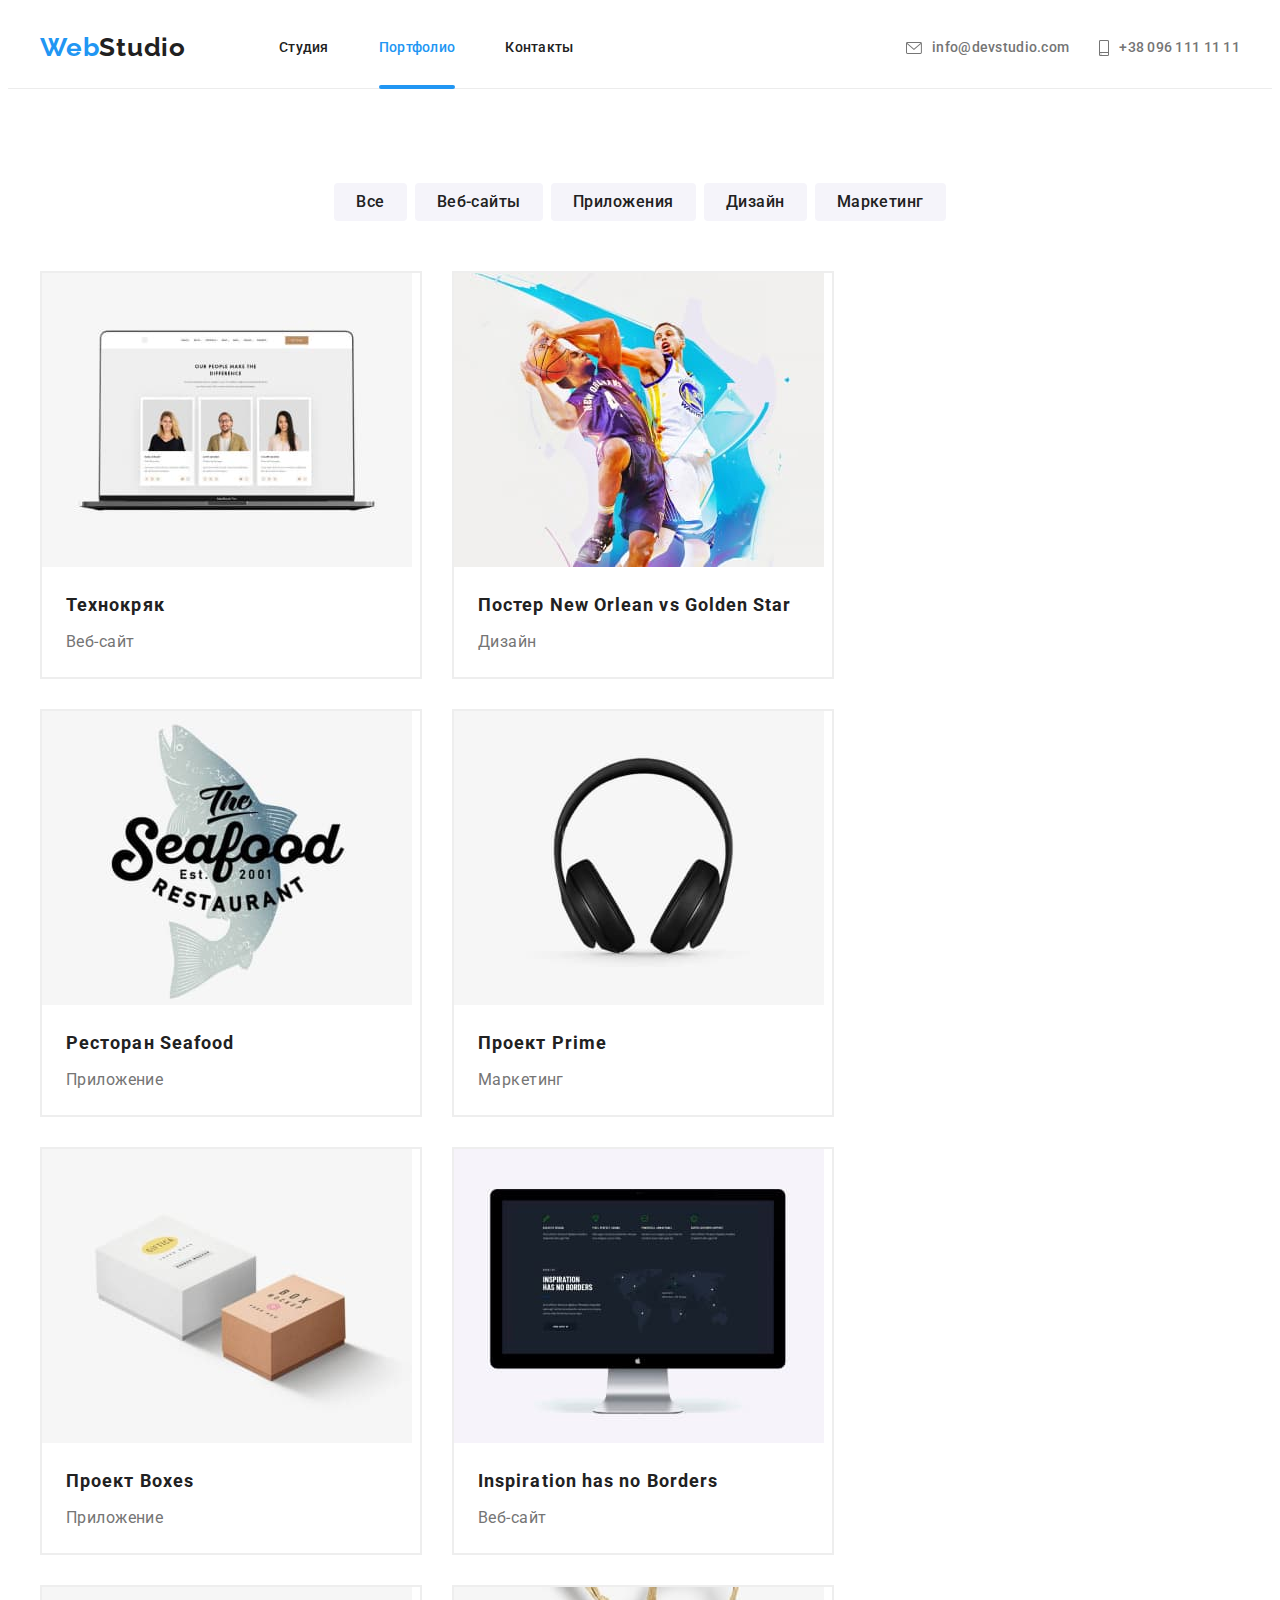
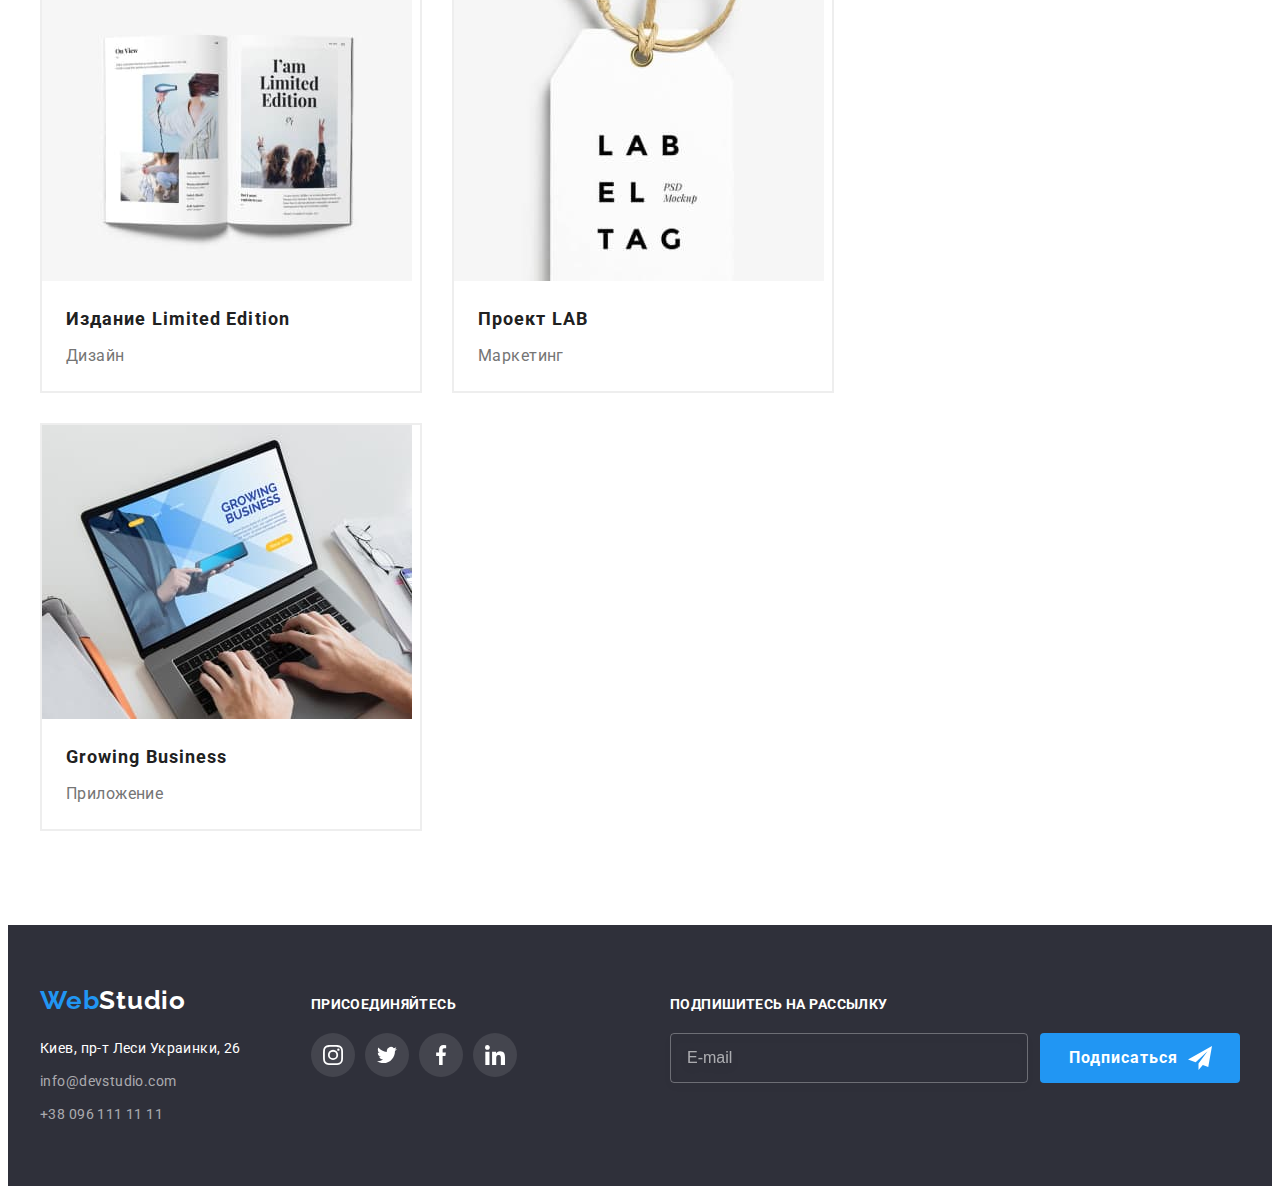
==== portfolio.html @ f3083dfe "додає стартові файли" ====
<!DOCTYPE html>
<html lang="ru">

<head>
    <meta charset="UTF-8">
    <meta http-equiv="X-UA-Compatible" content="IE=edge">
    <meta name="viewport" content="width=device-width, initial-scale=1.0">
    <title>Студия</title>
    <link rel="preconnect" href="https://fonts.googleapis.com">
    <link rel="preconnect" href="https://fonts.gstatic.com" crossorigin>
    <link href="https://fonts.googleapis.com/css2?family=Raleway:wght@700&family=Roboto:wght@400;500;700;900&display=swap" rel="stylesheet">
    <link rel="stylesheet" href="https://cdnjs.cloudflare.com/ajax/libs/modern-normalize/1.1.0/modern-normalize.min.css" integrity="sha512-wpPYUAdjBVSE4KJnH1VR1HeZfpl1ub8YT/NKx4PuQ5NmX2tKuGu6U/JRp5y+Y8XG2tV+wKQpNHVUX03MfMFn9Q==" crossorigin="anonymous" referrerpolicy="no-referrer"
    />
    <link rel="stylesheet" href="./css/styles.css">

</head>

<body>
    <!--Шапка сайта-->
    <header class="page-header">
        <div class="container box ">
            <nav class="header-nav">
                <a href="./index.html" class="logo">
                Web<span class="end">Studio</span>
            </a>
                <ul class="site-nav list">
                    <li class="item"><a href="./index.html" class="link  color-effect">Студия</a> </li>
                    <li class="item"><a href="./portfolio.html" class="link  color-effect current">Портфолио</a> </li>
                    <li class="item"><a href="./index.html" class="link color-effect">Контакты</a> </li>
                </ul>
            </nav>

            <ul class="contacts ">
                <li class="item">
                    <a class="link color-effect" href="mailto:info@devstudio.com">
                        <svg class="mail" width='16' height='12'>
                               <use href='./images/sprite.svg#envelope'></use>
                            </svg>info@devstudio.com</a>

                </li>

                <li class="item">
                    <a class="link color-effect" href="tel:+380961111111">
                        <svg class="phone" width='10' height='16'>
                               <use href='./images/sprite.svg#smartphone'></use>
                            </svg> +38 096 111 11 11</a>
                </li>
            </ul>
        </div>
    </header>
    <main>
        <!-- Выбор  примеров работ -->
        <section class="portfolio section">
            <div class="container">
                <h1 class="portfolio-title  visually-hidden">Выбор примеров работ</h1>
                <ul class="portfolio list">
                    <li class="item"><button type="button" class="btn"> Все </button></li>
                    <li class="item"><button type="button" class="btn"> Веб-сайты</button></li>
                    <li class="item"><button type="button" class="btn"> Приложения</button></li>
                    <li class="item"><button type="button" class="btn"> Дизайн</button></li>
                    <li class="item"><button type="button" class="btn"> Маркетинг</button></li>
                </ul>


                <ul class="list flex-box">
                    <li class="item">
                        <a class="portfolio-link" href="">

                            <div class="card">
                                <img src="./images/web1.jpg" class="portfolio-img" alt="виды работ" width="370">
                                <div class="card-overlay">
                                    <p class="description">Технокряк это современная площадка распространения коронавируса. Компании используют эту платформу для цифрового шпионажа и атак на защищённые сервера конкурентов.</p>
                                </div>
                            </div>
                            <div class="portfolio-box">
                                <h2 class="portfolio-subject">Технокряк</h2>
                                <p class="portfolio-text">Веб-сайт</p>
                            </div>


                        </a>
                    </li>
                    <li class="item">
                        <a class="portfolio-link" href="">
                            <div class="card">
                                <img src="./images/design1.jpg" class="portfolio-img" alt="виды работ" width="370">
                                <div class="card-overlay">
                                    <p class="description">Технокряк это современная площадка распространения коронавируса. Компании используют эту платформу для цифрового шпионажа и атак на защищённые сервера конкурентов.</p>
                                </div>
                            </div>
                            <div class="portfolio-box">
                                <h2 class="portfolio-subject">Постер New Orlean vs Golden Star</h2>
                                <p class="portfolio-text">Дизайн</p>
                            </div>
                        </a>
                    </li>
                    <li class="item">
                        <a class="portfolio-link" href="">
                            <div class="card">
                                <img src="./images/application1.jpg" class="portfolio-img" alt="виды работ" width="370">
                                <div class="card-overlay">
                                    <p class="description">Технокряк это современная площадка распространения коронавируса. Компании используют эту платформу для цифрового шпионажа и атак на защищённые сервера конкурентов.</p>
                                </div>
                            </div>
                            <div class="portfolio-box">
                                <h2 class="portfolio-subject">Ресторан Seafood</h2>
                                <p class="portfolio-text">Приложение</p>
                            </div>
                        </a>
                    </li>
                    <li class="item">
                        <a class="portfolio-link" href="">
                            <div class="card">
                                <img src="./images/marketing1.jpg" class="portfolio-img" alt="виды работ" width="370">
                                <div class="card-overlay">
                                    <p class="description">Технокряк это современная площадка распространения коронавируса. Компании используют эту платформу для цифрового шпионажа и атак на защищённые сервера конкурентов.</p>
                                </div>
                            </div>
                            <div class="portfolio-box">
                                <h2 class="portfolio-subject">Проект Prime</h2>
                                <p class="portfolio-text">Маркетинг</p>
                            </div>
                        </a>
                    </li>
                    <li class="item">
                        <a class="portfolio-link" href="">
                            <div class="card">
                                <img src="./images/applicftion2.jpg" class="portfolio-img" alt="виды работ" width="370">
                                <div class="card-overlay">
                                    <p class="description">Технокряк это современная площадка распространения коронавируса. Компании используют эту платформу для цифрового шпионажа и атак на защищённые сервера конкурентов.</p>
                                </div>
                            </div>
                            <div class="portfolio-box">
                                <h2 class="portfolio-subject">Проект Boxes</h2>
                                <p class="portfolio-text">Приложение</p>
                            </div>
                        </a>
                    </li>
                    <li class="item">
                        <a class="portfolio-link" href="">
                            <div class="card">
                                <img src="./images/web2.jpg" class="portfolio-img" alt="виды работ" width="370">
                                <div class="card-overlay">
                                    <p class="description">Технокряк это современная площадка распространения коронавируса. Компании используют эту платформу для цифрового шпионажа и атак на защищённые сервера конкурентов.</p>
                                </div>
                            </div>
                            <div class="portfolio-box">
                                <h2 class="portfolio-subject">Inspiration has no Borders</h2>
                                <p class="portfolio-text">Веб-сайт</p>
                            </div>
                        </a>
                    </li>
                    <li class="item">
                        <a class="portfolio-link" href="">
                            <div class="card">
                                <img src="./images/design2.jpg" class="portfolio-img" alt="виды работ" width="370">
                                <div class="card-overlay">
                                    <p class="description">Технокряк это современная площадка распространения коронавируса. Компании используют эту платформу для цифрового шпионажа и атак на защищённые сервера конкурентов.</p>
                                </div>
                            </div>
                            <div class="portfolio-box">
                                <h2 class="portfolio-subject">Издание Limited Edition</h2>
                                <p class="portfolio-text">Дизайн</p>
                            </div>
                        </a>
                    </li>
                    <li class="item">
                        <a class="portfolio-link" href="">
                            <div class="card">
                                <img src="./images/marketing2.jpg" class="portfolio-img" alt="виды работ" width="370">
                                <div class="card-overlay">
                                    <p class="description">Технокряк это современная площадка распространения коронавируса. Компании используют эту платформу для цифрового шпионажа и атак на защищённые сервера конкурентов.</p>
                                </div>
                            </div>
                            <div class="portfolio-box">
                                <h2 class="portfolio-subject">Проект LAB</h2>
                                <p class="portfolio-text">Маркетинг</p>
                            </div>
                        </a>
                    </li>
                    <li class="item">
                        <a class="portfolio-link" href="">
                            <div class="card">
                                <img src="./images/application3.jpg" class="portfolio-img" alt="виды работ" width="370">
                                <div class="card-overlay">
                                    <p class="description">Технокряк это современная площадка распространения коронавируса. Компании используют эту платформу для цифрового шпионажа и атак на защищённые сервера конкурентов.</p>
                                </div>
                            </div>
                            <div class="portfolio-box">
                                <h2 class="portfolio-subject">Growing Business</h2>
                                <p class="portfolio-text">Приложение</p>
                            </div>
                        </a>
                    </li>
                </ul>
            </div>
        </section>
    </main>
    <!-- Футер -->
    <footer class="footer">
        <div class="container footer-box">
            <div class="address-box">
                <a href="./index.html" class="logo">
                Web<span class="text end">Studio</span>
        </a>
                <address class="address">
          <p class="text"> Киев, пр-т Леси Украинки, 26</p>
          <ul class="address-list list">
            <li class="item"> <a href="mailto:info@devstudio.com" class="link color-effect">info@devstudio.com</a> </li>
            <li class="item"> <a href="tel:+380961111111" class="link color-effect">+38 096 111 11 11</a> </li>
            </ul>
                </address>
            </div>
            <div class="social-networks">
                <h2 class="join">присоединяйтесь</h2>
                <ul class="social-links">
                    <Li class="items">
                        <a class="social-icon ftr" href="#">
                            <svg class="icon" width='20' height='20'>
                                            <use href='./images/sprite.svg#instagram'></use>
                                        </svg>

                        </a>
                    </Li>
                    <Li class="items">
                        <a class="social-icon ftr" href="#">
                            <svg class="icon" width='20' height='20'>
                                            <use href='./images/sprite.svg#twitter'></use>
                                        </svg>

                        </a>
                    </Li>
                    <Li class="items">
                        <a class="social-icon ftr" href="#">
                            <svg class="icon" width='20' height='20'>
                                            <use href='./images/sprite.svg#facebook'></use>
                                        </svg>

                        </a>
                    </Li>
                    <Li class="items">
                        <a class="social-icon ftr" href="#">
                            <svg class="icon" width='20' height='20'>
                                            <use href='./images/sprite.svg#linkedin'></use>
                                        </svg>

                        </a>
                    </Li>
                </ul>



            </div>
            <div class="subscription">
                <h2 class="join">Подпишитесь на рассылку</h2>
                <form class="ftr-form" autocomplete="off">
                    <label class="ftr-email" for="email">
                        <input class="input-email" type="email" name="email" placeholder="E-mail">
                    </label>
                    <button class="btn-email" type="submit">
                        <span class="btn-text">Подписаться</span>
                        <svg class="btn-icon" width='24' height='24'>
                                            <use href='./images/icons.svg#iconsend'></use>
                                        </svg>
                    </button>

                </form>


            </div>

        </div>
    </footer>
</body>

</html>
---- css/styles.css ----
/* цвет основного текста #212121 */
 /* цвет вчторичного текста #757575  */
 /* цвет акцента  #2196F3 */
 /* цвет белого текста #FFFFFF; */
 /* цвет текста контакта  rgba(255, 255, 255, 0.6); */
 /* основной цвет фона и хедера #FFFFFF */
 /* вторичный цвет фона #F5F4FA */
 /* цвет фона футера #2F303A */
 
 :root {
     --primary-text-color: #212121;
     --secondary-text-color: #757575;
     --accent-color: #2196F3;
     --white-color-bgc-text: #FFFFFF;
     --contacts-text-color: rgba(255, 255, 255, 0.6);
     --secondary-bgc-color: #F5F4FA;
     --footer-color: #2F303A;
     --primary-cubic: cubic-bezier(0.4, 0, 0.2, 1)
 }
 
 h1,
 h2,
 h3,
 ul,
 p {
     margin: 0;
 }
 
 body {
     background: var(--white-color-bgc-text);
     color: var(--primary-text-color);
     font-family: Roboto, sans-serif;
     font-size: 14px;
     letter-spacing: 0.03em;
 }
 
 ul {
     list-style: none;
     padding: 0;
 }
 
 img {
     display: block;
     max-width: 100%;
     height: auto;
 }
 
 .container {
     width: 1200px;
     padding-left: 15px;
     padding-right: 15px;
     margin-left: auto;
     margin-right: auto;
 }
 
 .visually-hidden {
     position: absolute;
     width: 1px;
     height: 1px;
     margin: -1px;
     padding: 0;
     overflow: hidden;
     border: 0;
     clip: rect(0 0 0 0)
 }
 
 .section {
     padding-top: 94px;
     padding-bottom: 94px;
 }
 /* Шапка сайта */
 
 .page-header {
     border-bottom: 1px solid #ECECEC;
 }
 
 .logo {
     color: var(--accent-color);
     font-family: Raleway, sans-serif;
     font-weight: 700;
     font-size: 26px;
     line-height: 1.2;
     letter-spacing: 0.03em;
     text-decoration: none;
 }
 
 .logo .end {
     color: var(--primary-text-color);
 }
 
 .page-header .logo {
     padding-top: 24px;
     padding-bottom: 25px;
 }
 /* Навигация сайта */
 
 .box {
     display: flex;
 }
 
 .header-nav {
     display: flex;
 }
 
 .site-nav {
     display: flex;
     margin-left: 93px;
 }
 
 .site-nav .link,
 .contacts .link {
     display: block;
     padding-top: 32px;
     padding-bottom: 32px;
 }
 
 .site-nav>.item:not(:last-child) {
     margin-right: 50px;
 }
 
 .contacts>.item:not(:last-child) {
     margin-right: 30px;
 }
 
 .site-nav .link {
     color: var(--primary-text-color);
     line-height: 1.14;
     letter-spacing: 0.02em;
     text-decoration: none;
     font-weight: 500;
 }
 
 .site-nav .link:hover,
 .site-nav .link:focus {
     color: var(--accent-color);
 }
 
 .site-nav .link.current {
     color: var(--accent-color);
     position: relative;
 }
 
 .current::after {
     content: '';
     position: absolute;
     width: 100%;
     height: 4px;
     left: 0;
     bottom: -1%;
     background-color: currentColor;
     border-radius: 2px;
 }
 /* Контакты сайта */
 
 .contacts {
     display: flex;
     margin-left: auto;
 }
 
 .mail,
 .phone {
     display: inline-block;
     fill: currentColor;
     margin-right: 10px;
 }
 
 .color-effect {
     transition: color 250ms var(--primary-cubic);
 }
 
 .contacts .link {
     color: var(--secondary-text-color);
     font-weight: 500;
     line-height: 1.14;
     letter-spacing: 0.02em;
     text-decoration: none;
     display: flex;
     align-items: center;
 }
 
 .address .link {
     color: var(--contacts-text-color);
     text-decoration: none;
 }
 
 .contacts .link:hover,
 .contacts .link:focus,
 .address .link:hover,
 .address .link:focus {
     color: var(--accent-color);
 }
 /* Герой для index.html*/
 
 .hero,
 .footer {
     background-color: var(--footer-color);
 }
 
 .hero {
     padding-top: 200px;
     padding-bottom: 200px;
     max-width: 1600px;
     margin-left: auto;
     margin-right: auto;
     background-image: linear-gradient( to right, rgba(47, 48, 58, 0.4), rgb(47, 48, 58, 0.4)), url(../images/office.jpg);
     background-position: center;
     background-size: cover;
     background-repeat: no-repeat;
 }
 
 .hero-title {
     color: var(--white-color-bgc-text);
     font-weight: 900;
     font-size: 44px;
     line-height: 1.36;
     text-align: center;
     letter-spacing: 0.06em;
     text-transform: uppercase;
     margin-bottom: 30px;
 }
 
 .hero .btn {
     color: var(--white-color-bgc-text);
     background-color: var(--accent-color);
     font-family: inherit;
     font-weight: 700;
     font-size: 16px;
     line-height: 1.87;
     display: flex;
     align-items: center;
     text-align: center;
     letter-spacing: 0.06em;
     margin-left: auto;
     margin-right: auto;
     box-shadow: 0px 4px 4px rgba(0, 0, 0, 0.15);
     border-radius: 4px;
     padding-top: 10px;
     padding-bottom: 10px;
     padding-left: 32px;
     padding-right: 32px;
     border: 0;
 }
 /* Главные секции сайта */
 /* Преимущества */
 
 .advantage.list,
 .works.list,
 .member.list {
     display: flex;
 }
 
 .tumb {
     display: flex;
     width: 270px;
     height: 120px;
     border: none;
     margin-bottom: 30px;
     background-color: var(--secondary-bgc-color);
     justify-content: center;
     align-items: center;
     border-radius: 4px;
 }
 
 .advantage.list .item {
     display: block;
 }
 
 .advantage.list .item:not(:last-child),
 .works.list .item:not(:last-child),
 .member.list .item:not(:last-child) {
     margin-right: 30px;
 }
 
 .advantage-subject {
     font-size: 14px;
     line-height: 1.14;
     text-transform: uppercase;
     margin-bottom: 10px;
 }
 
 .advantage-text {
     line-height: 1.71;
 }
 
 .advantage-text,
 .team-position,
 .portfolio-text {
     color: var(--secondary-text-color);
 }
 /* Чем мы занимаемся*/
 
 .works {
     padding-top: 0;
 }
 
 .works-title,
 .team-title,
 .customers-title {
     font-size: 36px;
     line-height: 1.17;
     text-align: center;
     margin-bottom: 50px;
 }
 
 .works.list .item {
     position: relative;
 }
 
 .work {
     position: absolute;
     display: flex;
     height: 70px;
     width: 100%;
     left: 0;
     bottom: 0;
     justify-content: center;
     align-items: center;
     background: rgba(47, 48, 58, 0.8);
 }
 
 .work-text {
     font-size: 14px;
     line-height: 1.14;
     text-transform: uppercase;
     color: var(--white-color-bgc-text);
 }
 /* Наша команда */
 
 .team {
     background-color: var(--secondary-bgc-color);
 }
 
 .member.list .item {
     display: block;
     background-color: var(--white-color-bgc-text);
     box-shadow: 0px 1px 3px rgba(0, 0, 0, 0.12), 0px 1px 1px rgba(0, 0, 0, 0.14), 0px 2px 1px rgba(0, 0, 0, 0.2);
     border-radius: 0px 0px 4px 4px;
 }
 
 .team-box {
     padding-top: 30px;
     padding-bottom: 30px;
 }
 
 .team-name {
     font-weight: 500;
     font-size: 16px;
     line-height: 1.2;
     text-align: center;
     margin-bottom: 10px;
 }
 
 .team-position {
     font-size: 16px;
     line-height: 1.2;
     text-align: center;
     margin-bottom: 16px;
 }
 
 .social-links {
     display: flex;
     justify-content: center;
     align-items: center;
 }
 
 .items {
     display: block;
     border: none;
     width: 44px;
     height: 44px;
 }
 
 .items:not(:last-child) {
     margin-right: 10px;
 }
 
 .social-icon {
     display: flex;
     padding: 0;
     width: 100%;
     height: 100%;
     border-radius: 50%;
     justify-content: center;
     align-items: center;
     fill: #AFB1B8;
     background-color: var(--white-color-bgc-text);
     transition: fill 250ms var(--primary-cubic), background-color 250ms var(--primary-cubic);
 }
 
 .social-icon:hover,
 .social-icon:focus {
     background-color: var(--accent-color);
     fill: var(--white-color-bgc-text);
 }
 /* Постоянные клиенты */
 
 .customers-list {
     display: flex;
     border: none;
 }
 
 .customers-item {
     display: block;
     width: 170px;
     height: 92px;
 }
 
 .customers-item:not(:last-child) {
     margin-right: 30px;
 }
 
 .customers-link {
     width: 100%;
     height: 100%;
     display: flex;
     justify-content: center;
     align-items: center;
     border: 1px solid #AFB1B8;
     border-radius: 4px;
     fill: #AFB1B8;
     transition: fill 250ms var(--primary-cubic), border 250ms var(--primary-cubic);
 }
 
 .customers-link:hover,
 .customers-link:focus {
     fill: var(--accent-color);
     border-color: var(--accent-color);
 }
 /* портфолио */
 
 .portfolio.list {
     display: flex;
     padding-left: 0;
     justify-content: center;
     margin-bottom: 50px;
 }
 
 .portfolio.list .item {
     border-radius: 4px;
 }
 
 .portfolio.list .item:not(:last-child) {
     margin-right: 8px;
 }
 
 .flex-box {
     display: flex;
     padding-left: 0;
     flex-wrap: wrap;
     margin-left: -30px;
     margin-top: -30px;
 }
 
 .flex-box>.item {
     flex-basis: calc(100% / 3 - 30px);
     margin-left: 30px;
     margin-top: 30px;
     border: 1px solid #EEEEEE;
 }
 
 .portfolio-box {
     padding-top: 20px;
     padding-bottom: 20px;
     padding-left: 24px;
     padding-right: 24px;
 }
 
 .portfolio-link {
     display: block;
     color: var(--primary-text-color);
     text-decoration: none;
     border: 1px solid #EEEEEE;
 }
 
 .portfolio-link:hover,
 .portfolio-link:focus {
     box-shadow: 0px 1px 1px rgba(0, 0, 0, 0.12), 0px 4px 4px rgba(0, 0, 0, 0.06), 1px 4px 6px rgba(0, 0, 0, 0.16);
 }
 
 .card {
     position: relative;
     overflow: hidden;
 }
 
 .card-overlay {
     position: absolute;
     width: 100%;
     height: 100%;
     padding: 63px 24px;
     left: 0;
     top: 0;
     text-align: left;
     background: rgba(33, 150, 243, 0.9);
     overflow: hidden;
     transform: translatey(100%);
     transition: transform 250ms var(--primary-cubic);
 }
 
 .portfolio-link:hover .card-overlay,
 .portfolio-link:focus .card-overlay {
     transform: translatey(0);
 }
 
 .description {
     font-size: 18px;
     line-height: 1.56;
     color: var(--white-color-bgc-text);
 }
 
 .portfolio-subject {
     font-size: 18px;
     line-height: 2;
     letter-spacing: 0.06em;
     margin-bottom: 4px;
 }
 
 .portfolio-text {
     font-size: 16px;
     line-height: 1.88;
 }
 /* Футер */
 
 .footer {
     padding-top: 60px;
     padding-bottom: 60px;
 }
 
 .footer-box {
     display: flex;
     align-items: baseline;
 }
 
 .address-box {
     display: block;
     margin-right: 70px;
 }
 
 .footer .logo {
     display: block;
     margin-bottom: 20px;
 }
 
 .text.end {
     color: var(--white-color-bgc-text);
 }
 
 .address {
     color: var(--white-color-bgc-text);
     font-style: normal;
     line-height: 1.71;
 }
 
 .address .text {
     margin-bottom: 9px;
 }
 
 .address .list {
     padding: 0;
 }
 
 .address-list>.item:not(:last-child) {
     margin-bottom: 9px;
 }
 
 .join {
     font-size: 14px;
     line-height: 1.14;
     text-transform: uppercase;
     margin-bottom: 20px;
     color: var(--white-color-bgc-text);
 }
 
 .ftr {
     fill: var(--white-color-bgc-text);
     background-color: rgba(255, 255, 255, 0.1);
 }
 
 .subscription {
     margin-left: auto;
 }
 
 .ftr-form {
     display: flex;
     padding: 0;
     margin: 0;
 }
 
 .ftr-email {
     width: 358px;
     height: 50px;
     margin-right: 12px;
     border: none;
     padding: 0;
 }
 
 .input-email {
     height: 100%;
     width: 100%;
     padding: 15px 16px;
     background-color: inherit;
     font-size: 16px;
     line-height: 1.25;
     color: rgba(255, 255, 255, 0.6);
     border: 1px solid rgba(255, 255, 255, 0.3);
     box-sizing: border-box;
     filter: drop-shadow(0px 4px 4px rgba(0, 0, 0, 0.15));
     border-radius: 4px;
 }
 
 .input-email::placeholder {
     color: rgba(255, 255, 255, 0.6);
 }
 
 .btn-email {
     display: flex;
     padding: 0;
     padding-left: 29px;
     margin: 0;
     border: none;
     width: 200px;
     cursor: pointer;
     font-family: inherit;
     border-radius: 4px;
     background-color: var(--accent-color);
     color: var(--white-color-bgc-text);
     fill: var(--white-color-bgc-text);
     align-items: center;
     /* }
 
 .btn-text { */
     font-weight: 700;
     font-size: 16px;
     line-height: 1.87;
     letter-spacing: 0.06em;
 }
 
 .btn-icon {
     margin-left: 10px;
     fill: inherit
 }
 /* Кнопки */
 
 .btn {
     background-color: var(--secondary-bgc-color);
     color: var(--primary-text-color);
     cursor: pointer;
     font-family: inherit;
     font-weight: 500;
     font-size: 16px;
     line-height: 1.62;
     text-align: center;
     letter-spacing: 0.03em;
     padding-top: 6px;
     padding-bottom: 6px;
     padding-left: 22px;
     padding-right: 22px;
     border: 0;
     border-radius: 4px;
     box-shadow: none;
     transition: background-color 250ms var(--primary-cubic), color 250ms var(--primary-cubic), box-shadow 250ms var(--primary-cubic);
 }
 
 .btn:hover,
 .btn:focus {
     background-color: var(--accent-color);
     color: var(--white-color-bgc-text);
     box-shadow: 0px 3px 1px rgba(0, 0, 0, 0.1), 0px 1px 2px rgba(0, 0, 0, 0.08), 0px 2px 2px rgba(0, 0, 0, 0.12);
 }
 /* модалка */
 
 .backdrop {
     position: fixed;
     top: 0;
     left: 0;
     width: 100%;
     height: 100%;
     background-color: rgba(0, 0, 0, 0.2);
     opacity: 1;
     transition: opacity 250ms var(--primary-cubic);
 }
 
 .backdrop.is-hidden {
     opacity: 0;
     pointer-events: none;
 }
 
 .backdrop.is-hidden .modal {
     transform: translate(-50%, -50%) scale(0.8);
 }
 
 .modal {
     position: absolute;
     width: 528px;
     height: 581px;
     padding: 40px;
     margin: 0;
     border: none;
     top: 50%;
     left: 50%;
     background-color: var(--white-color-bgc-text);
     transform: translate(-50%, -50%) scale(1);
     box-shadow: 0px 1px 3px rgba(0, 0, 0, 0.12), 0px 1px 1px rgba(0, 0, 0, 0.14), 0px 2px 1px rgba(0, 0, 0, 0.2);
     border-radius: 4px;
     transition: transform 250ms var(--primary-cubic);
 }
 
 .modal-close {
     position: absolute;
     display: flex;
     padding: 0;
     margin: 0;
     width: 30px;
     height: 30px;
     top: 8px;
     right: 8px;
     justify-content: center;
     align-items: center;
     border-radius: 50%;
     border: 1px solid rgba(0, 0, 0, 0.1);
     fill: rgba(0, 0, 0, 1);
     background-color: var(--white-color-bgc-text);
     cursor: pointer;
     transition: fill 250ms var(--primary-cubic);
 }
 
 .modal-close:hover,
 .modal-close:focus {
     fill: var(--accent-color);
 }
 /* форма модального окна */
 
 .modal-header {
     text-align: center;
     font-weight: 700;
     font-size: 20px;
     line-height: 1.15;
     margin-bottom: 12px;
 }
 
 .form-label,
 .feedback-label {
     display: block;
     font-size: 12px;
     line-height: 1.17;
     letter-spacing: 0.01em;
     color: var(--secondary-text-color);
     margin-bottom: 20px;
 }
 
 .form-label {
     margin-bottom: 10px;
 }
 
 .input-box {
     position: relative;
     display: block;
     margin-top: 4px;
 }
 
 .form-input,
 .feedback-input {
     width: 100%;
     height: 40px;
     text-indent: 42px;
     border: 1px solid rgba(33, 33, 33, 0.2);
     box-sizing: border-box;
     border-radius: 4px;
     color: inherit;
     transition: color 250ms var(--primary-cubic);
 }
 
 .feedback-input {
     display: block;
     height: 120px;
     padding: 12px 16px;
     margin-top: 4px;
     font-family: inherit;
     resize: none;
     font-size: 14px;
     line-height: 1.14;
     text-indent: 0;
     letter-spacing: 0.01em;
 }
 
 .feedback-input::placeholder {
     font-family: Roboto, sans-serif;
     font-style: normal;
     font-weight: normal;
     font-size: 14px;
     line-height: 1.14;
     letter-spacing: 0.01em;
     color: rgba(117, 117, 117, 0.5);
 }
 
 .form-icon {
     position: absolute;
     top: 50%;
     left: 12px;
     transform: translateY(-50%);
     fill: var(--primary-text-color);
     transition: fill 250ms var(--primary-cubic);
 }
 
 .form-input:focus,
 .feedback-input:focus {
     border: 1px solid var(--accent-color);
 }
 
 .form-input:focus+.form-icon,
 .form-input:hover+.form-icon {
     fill: var(--accent-color);
 }
 
 .policy-box {
     display: flex;
     justify-content: center;
     align-items: center;
     font-size: 14px;
     line-height: 1.71;
     color: var(--secondary-text-color);
 }
 
 .checkbox {
     position: absolute;
     width: 1px;
     height: 1px;
     margin: -1px;
     padding: 0;
     overflow: hidden;
     border: 0;
     clip: rect(0 0 0 0)
 }
 
 .checkbox-icon {
     width: 16px;
     height: 15px;
     border: 2px solid var(--primary-text-color);
     border-radius: 4px;
     box-shadow: 0px 4px 4px rgba(0, 0, 0, 0.25);
     background-image: var(--white-color-bgc-text);
     transition: background-image 250ms var(--primary-cubic), border 250ms var(--primary-cubic), ;
 }
 
 .checkbox:checked+.checkbox-icon {
     background-image: url(../images/iconcheck.svg);
     background-size: contain;
     background-origin: border-box;
     border: 2px solid var(--accent-color);
 }
 
 .checkbox:focus+.checkbox-icon {
     /* background-image: url(../images/iconcheck.svg);
     background-size: contain;
     background-origin: border-box; */
     border: 2px solid var(--accent-color);
 }
 
 .agreement {
     margin-left: 7px;
 }
 
 .agreement-text {
     text-decoration-line: underline;
     color: var(--accent-color);
 }
 
 .submit-btn {
     display: flex;
     width: 200px;
     height: 50px;
     margin-top: 30px;
     margin-left: auto;
     margin-right: auto;
     cursor: pointer;
     border: none;
     justify-content: center;
     align-items: center;
     background-color: var(--accent-color);
     color: var(--white-color-bgc-text);
     font-weight: 700;
     font-size: 16px;
     line-height: 1.87;
     letter-spacing: 0.06em;
     box-shadow: 0px 4px 4px rgba(0, 0, 0, 0.15);
     border-radius: 4px;
     transition: background-color 250ms var(--primary-cubic);
 }
 
 .submit-btn:hover,
 .submit-btn:focus {
     background-color: #188CE8;
 }
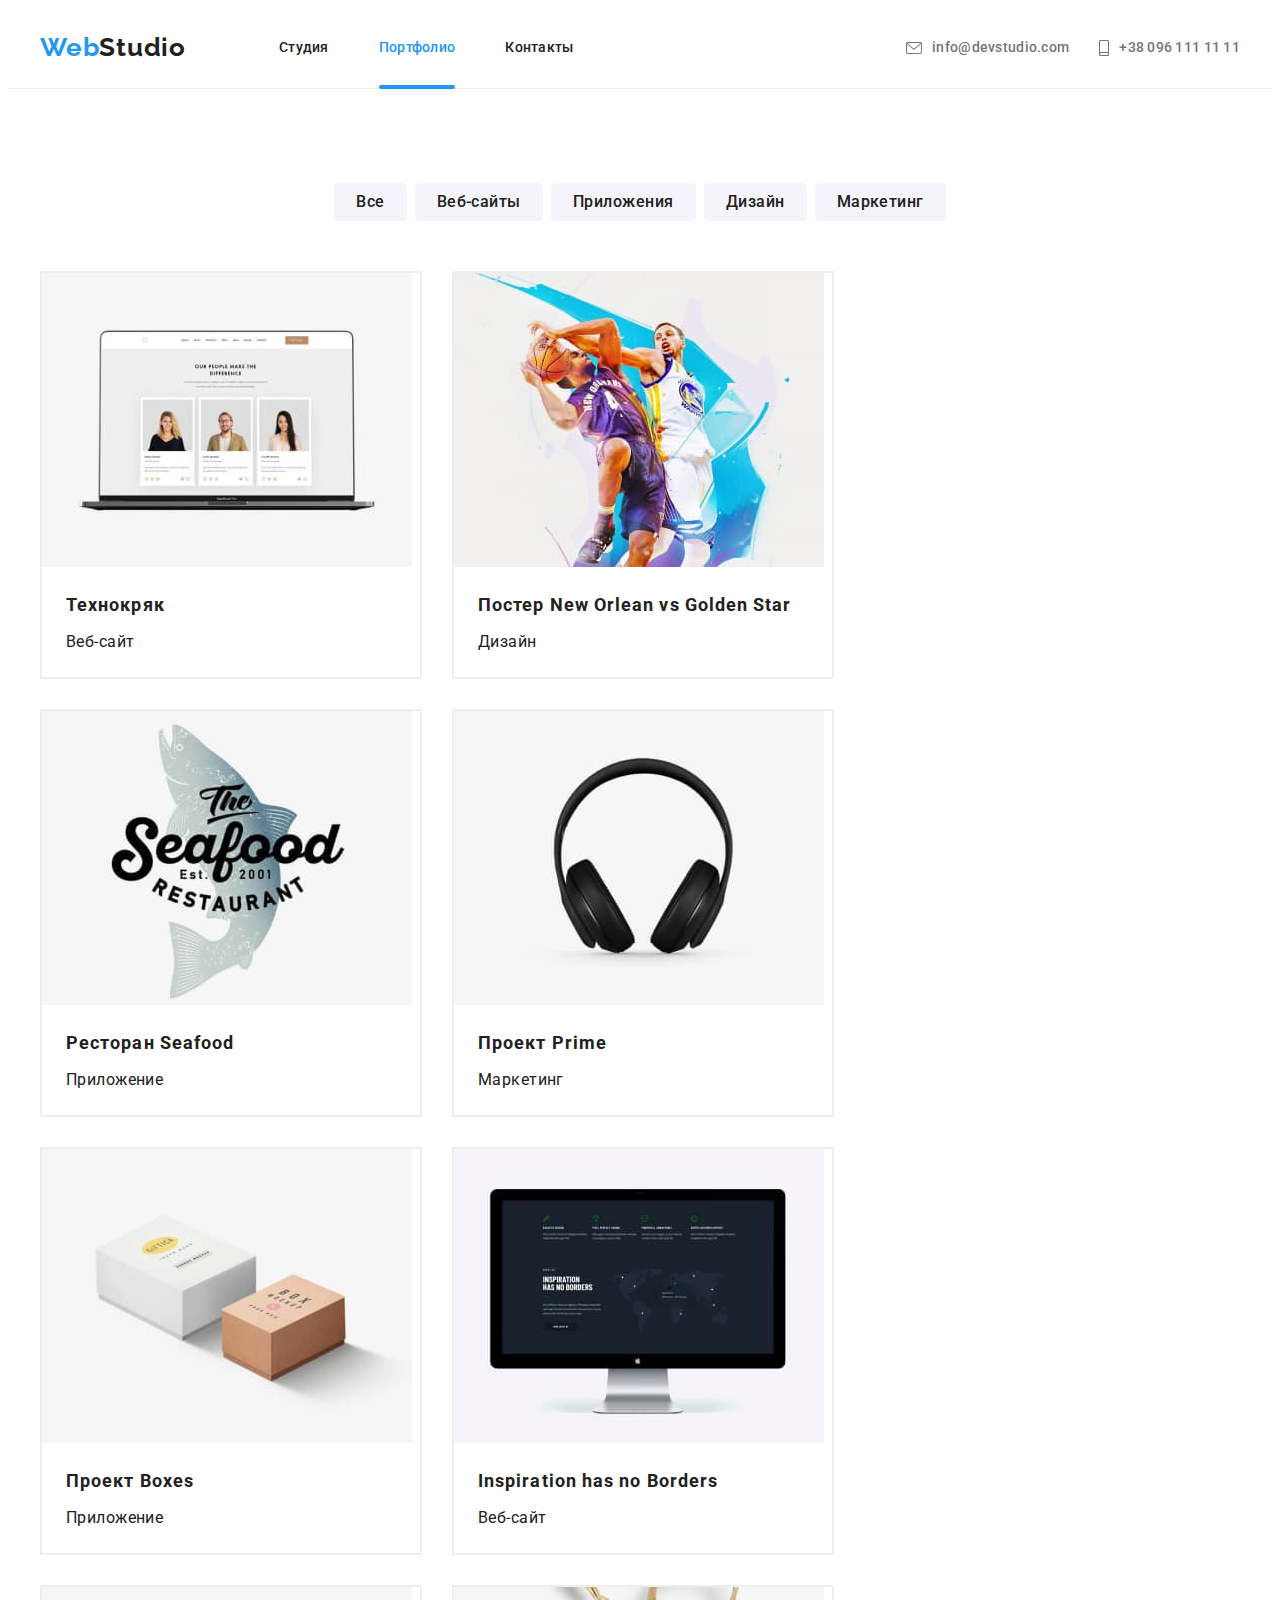
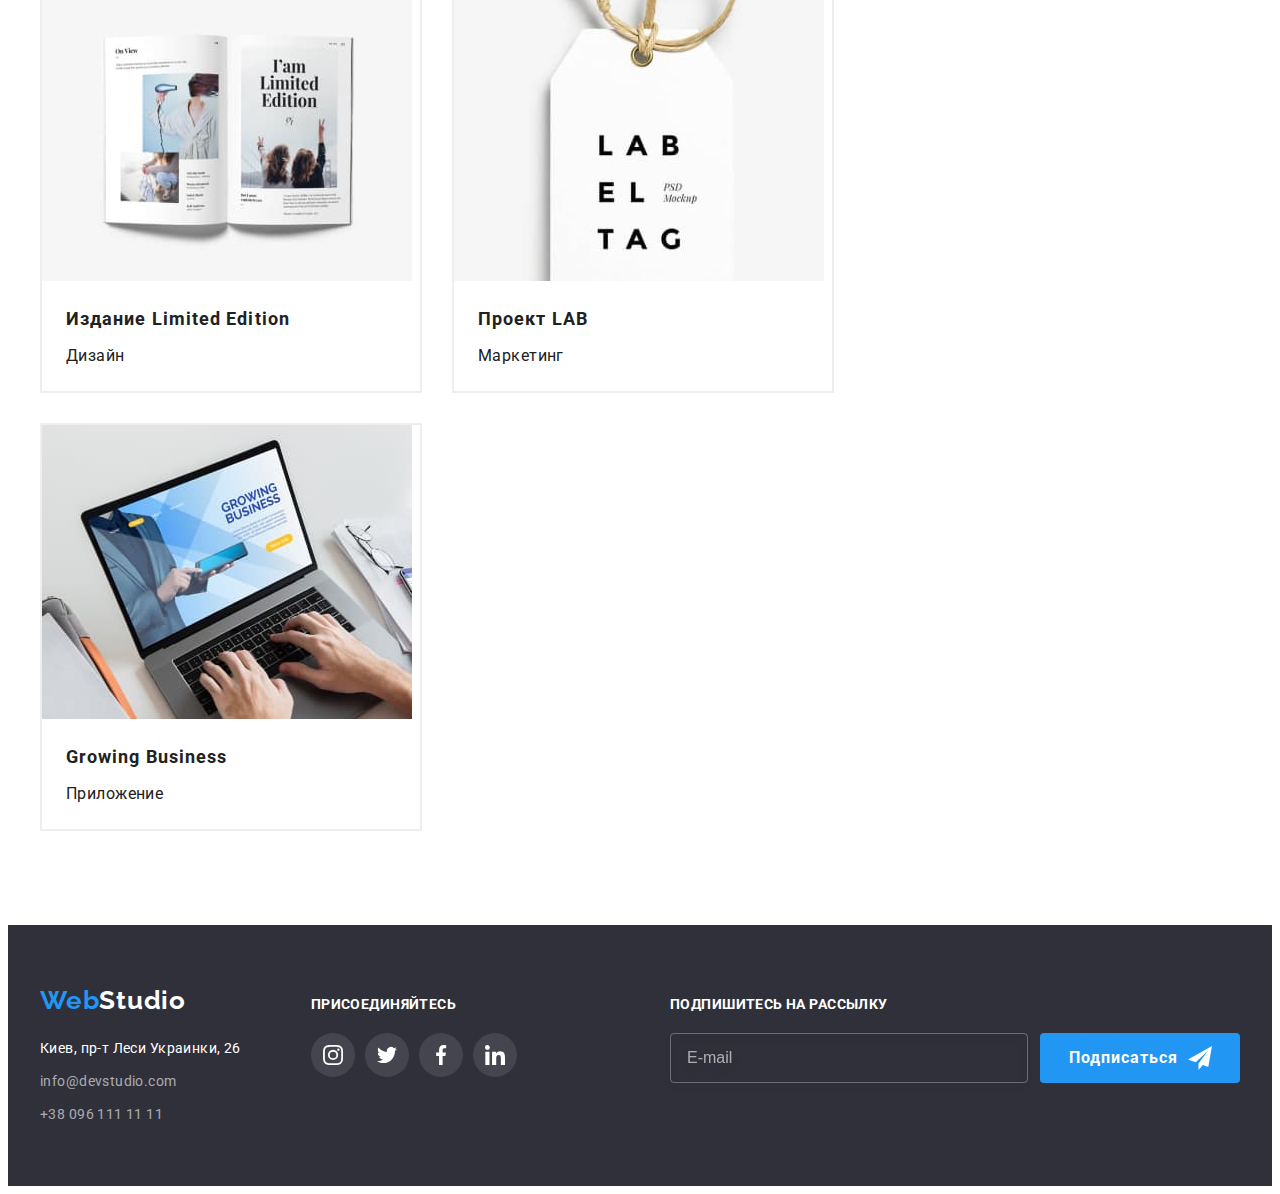
==== commit 69101b48: "старт" ====
--- a/portfolio.html
+++ b/portfolio.html
@@ -18,30 +18,33 @@
 <body>
     <!--Шапка сайта-->
     <header class="page-header">
-        <div class="container box ">
-            <nav class="header-nav">
-                <a href="./index.html" class="logo">
-                Web<span class="end">Studio</span>
+        <div class=" page-header__box  container">
+            <nav class="page-header__nav">
+                <a href="./index.html" class="logo page-header__logo">
+                Web<span class="logo__end">Studio</span>
             </a>
-                <ul class="site-nav list">
-                    <li class="item"><a href="./index.html" class="link  color-effect">Студия</a> </li>
-                    <li class="item"><a href="./portfolio.html" class="link  color-effect current">Портфолио</a> </li>
-                    <li class="item"><a href="./index.html" class="link color-effect">Контакты</a> </li>
+                <ul class="site-nav ">
+                    <li class="site-nav__item">
+                        <a href="./index.html" class="site-nav__link     color-effect">Студия</a> </li>
+                    <li class="site-nav__item">
+                        <a href="./portfolio.html" class="site-nav__link  site-nav__link--current color-effect">Портфолио</a> </li>
+                    <li class="site-nav__item">
+                        <a href="./index.html" class="site-nav__link  color-effect">Контакты</a> </li>
                 </ul>
             </nav>
 
             <ul class="contacts ">
-                <li class="item">
-                    <a class="link color-effect" href="mailto:info@devstudio.com">
-                        <svg class="mail" width='16' height='12'>
+                <li class="contacts__item">
+                    <a class="contacts__link color-effect" href="mailto:info@devstudio.com">
+                        <svg class="contacts__icon " width='16' height='12'>
                                <use href='./images/sprite.svg#envelope'></use>
                             </svg>info@devstudio.com</a>
 
                 </li>
 
-                <li class="item">
-                    <a class="link color-effect" href="tel:+380961111111">
-                        <svg class="phone" width='10' height='16'>
+                <li class="contacts__item">
+                    <a class="contacts__link  color-effect" href="tel:+380961111111">
+                        <svg class="contacts__icon " width='10' height='16'>
                                <use href='./images/sprite.svg#smartphone'></use>
                             </svg> +38 096 111 11 11</a>
                 </li>
@@ -52,143 +55,148 @@
         <!-- Выбор  примеров работ -->
         <section class="portfolio section">
             <div class="container">
-                <h1 class="portfolio-title  visually-hidden">Выбор примеров работ</h1>
-                <ul class="portfolio list">
-                    <li class="item"><button type="button" class="btn"> Все </button></li>
-                    <li class="item"><button type="button" class="btn"> Веб-сайты</button></li>
-                    <li class="item"><button type="button" class="btn"> Приложения</button></li>
-                    <li class="item"><button type="button" class="btn"> Дизайн</button></li>
-                    <li class="item"><button type="button" class="btn"> Маркетинг</button></li>
-                </ul>
-
-
-                <ul class="list flex-box">
-                    <li class="item">
-                        <a class="portfolio-link" href="">
-
-                            <div class="card">
+                <h1 class="portfolio__title  visually-hidden">Выбор примеров работ</h1>
+                <ul class="portfolio__list">
+                    <li class="portfolio__item">
+                        <button type="button" class="portfolio__btn"> Все </button></li>
+                    <li class="portfolio__item">
+                        <button type="button" class="portfolio__btn"> Веб-сайты</button></li>
+                    <li class="portfolio__item">
+                        <button type="button" class="portfolio__btn"> Приложения</button></li>
+                    <li class="portfolio__item">
+                        <button type="button" class="portfolio__btn"> Дизайн</button></li>
+                    <li class="portfolio__item">
+                        <button type="button" class="portfolio__btn"> Маркетинг</button></li>
+                </ul>
+
+
+                <ul class="card-set">
+                    <li class="card-set__item">
+                        <a class="card-set__link" href="">
+
+                            <div class="work">
                                 <img src="./images/web1.jpg" class="portfolio-img" alt="виды работ" width="370">
-                                <div class="card-overlay">
-                                    <p class="description">Технокряк это современная площадка распространения коронавируса. Компании используют эту платформу для цифрового шпионажа и атак на защищённые сервера конкурентов.</p>
-                                </div>
-                            </div>
-                            <div class="portfolio-box">
-                                <h2 class="portfolio-subject">Технокряк</h2>
-                                <p class="portfolio-text">Веб-сайт</p>
-                            </div>
-
-
-                        </a>
-                    </li>
-                    <li class="item">
-                        <a class="portfolio-link" href="">
-                            <div class="card">
-                                <img src="./images/design1.jpg" class="portfolio-img" alt="виды работ" width="370">
-                                <div class="card-overlay">
-                                    <p class="description">Технокряк это современная площадка распространения коронавируса. Компании используют эту платформу для цифрового шпионажа и атак на защищённые сервера конкурентов.</p>
-                                </div>
-                            </div>
-                            <div class="portfolio-box">
-                                <h2 class="portfolio-subject">Постер New Orlean vs Golden Star</h2>
-                                <p class="portfolio-text">Дизайн</p>
-                            </div>
-                        </a>
-                    </li>
-                    <li class="item">
-                        <a class="portfolio-link" href="">
-                            <div class="card">
-                                <img src="./images/application1.jpg" class="portfolio-img" alt="виды работ" width="370">
-                                <div class="card-overlay">
-                                    <p class="description">Технокряк это современная площадка распространения коронавируса. Компании используют эту платформу для цифрового шпионажа и атак на защищённые сервера конкурентов.</p>
-                                </div>
-                            </div>
-                            <div class="portfolio-box">
-                                <h2 class="portfolio-subject">Ресторан Seafood</h2>
-                                <p class="portfolio-text">Приложение</p>
-                            </div>
-                        </a>
-                    </li>
-                    <li class="item">
-                        <a class="portfolio-link" href="">
-                            <div class="card">
-                                <img src="./images/marketing1.jpg" class="portfolio-img" alt="виды работ" width="370">
-                                <div class="card-overlay">
-                                    <p class="description">Технокряк это современная площадка распространения коронавируса. Компании используют эту платформу для цифрового шпионажа и атак на защищённые сервера конкурентов.</p>
-                                </div>
-                            </div>
-                            <div class="portfolio-box">
-                                <h2 class="portfolio-subject">Проект Prime</h2>
-                                <p class="portfolio-text">Маркетинг</p>
-                            </div>
-                        </a>
-                    </li>
-                    <li class="item">
-                        <a class="portfolio-link" href="">
-                            <div class="card">
-                                <img src="./images/applicftion2.jpg" class="portfolio-img" alt="виды работ" width="370">
-                                <div class="card-overlay">
-                                    <p class="description">Технокряк это современная площадка распространения коронавируса. Компании используют эту платформу для цифрового шпионажа и атак на защищённые сервера конкурентов.</p>
-                                </div>
-                            </div>
-                            <div class="portfolio-box">
-                                <h2 class="portfolio-subject">Проект Boxes</h2>
-                                <p class="portfolio-text">Приложение</p>
-                            </div>
-                        </a>
-                    </li>
-                    <li class="item">
-                        <a class="portfolio-link" href="">
-                            <div class="card">
-                                <img src="./images/web2.jpg" class="portfolio-img" alt="виды работ" width="370">
-                                <div class="card-overlay">
-                                    <p class="description">Технокряк это современная площадка распространения коронавируса. Компании используют эту платформу для цифрового шпионажа и атак на защищённые сервера конкурентов.</p>
-                                </div>
-                            </div>
-                            <div class="portfolio-box">
-                                <h2 class="portfolio-subject">Inspiration has no Borders</h2>
-                                <p class="portfolio-text">Веб-сайт</p>
-                            </div>
-                        </a>
-                    </li>
-                    <li class="item">
-                        <a class="portfolio-link" href="">
-                            <div class="card">
-                                <img src="./images/design2.jpg" class="portfolio-img" alt="виды работ" width="370">
-                                <div class="card-overlay">
-                                    <p class="description">Технокряк это современная площадка распространения коронавируса. Компании используют эту платформу для цифрового шпионажа и атак на защищённые сервера конкурентов.</p>
-                                </div>
-                            </div>
-                            <div class="portfolio-box">
-                                <h2 class="portfolio-subject">Издание Limited Edition</h2>
-                                <p class="portfolio-text">Дизайн</p>
-                            </div>
-                        </a>
-                    </li>
-                    <li class="item">
-                        <a class="portfolio-link" href="">
-                            <div class="card">
-                                <img src="./images/marketing2.jpg" class="portfolio-img" alt="виды работ" width="370">
-                                <div class="card-overlay">
-                                    <p class="description">Технокряк это современная площадка распространения коронавируса. Компании используют эту платформу для цифрового шпионажа и атак на защищённые сервера конкурентов.</p>
-                                </div>
-                            </div>
-                            <div class="portfolio-box">
-                                <h2 class="portfolio-subject">Проект LAB</h2>
-                                <p class="portfolio-text">Маркетинг</p>
-                            </div>
-                        </a>
-                    </li>
-                    <li class="item">
-                        <a class="portfolio-link" href="">
-                            <div class="card">
-                                <img src="./images/application3.jpg" class="portfolio-img" alt="виды работ" width="370">
-                                <div class="card-overlay">
-                                    <p class="description">Технокряк это современная площадка распространения коронавируса. Компании используют эту платформу для цифрового шпионажа и атак на защищённые сервера конкурентов.</p>
-                                </div>
-                            </div>
-                            <div class="portfolio-box">
-                                <h2 class="portfolio-subject">Growing Business</h2>
-                                <p class="portfolio-text">Приложение</p>
+                                <div class="work__overlay">
+                                    <p class="work__description">Технокряк это современная площадка распространения коронавируса. Компании используют эту платформу для цифрового шпионажа и атак на защищённые сервера конкурентов.</p>
+                                </div>
+                            </div>
+                            <div class="work__box">
+                                <h2 class="work__title">Технокряк</h2>
+                                <p class="work__name">Веб-сайт</p>
+                            </div>
+
+
+                        </a>
+                    </li>
+                    <li class="card-set__item">
+                        <a class="card-set__link" href="">
+                            <div class="work">
+                                <img src="./images/design1.jpg" alt="виды работ" width="370">
+                                <div class="work__overlay">
+                                    <p class="work__description">Технокряк это современная площадка распространения коронавируса. Компании используют эту платформу для цифрового шпионажа и атак на защищённые сервера конкурентов.</p>
+                                </div>
+                            </div>
+                            <div class="work__box">
+                                <h2 class="work__title">Постер New Orlean vs Golden Star</h2>
+                                <p class="work__name">Дизайн</p>
+                            </div>
+                        </a>
+                    </li>
+                    <li class="card-set__item">
+                        <a class="card-set__link" href="">
+                            <div class="work">
+                                <img src="./images/application1.jpg" alt="виды работ" width="370">
+                                <div class="work__overlay">
+                                    <p class="work__description">Технокряк это современная площадка распространения коронавируса. Компании используют эту платформу для цифрового шпионажа и атак на защищённые сервера конкурентов.</p>
+                                </div>
+                            </div>
+                            <div class="work__box">
+                                <h2 class="work__title">Ресторан Seafood</h2>
+                                <p class="work__name">Приложение</p>
+                            </div>
+                        </a>
+                    </li>
+                    <li class="card-set__item">
+                        <a class="card-set__link" href="">
+                            <div class="work">
+                                <img src="./images/marketing1.jpg" alt="виды работ" width="370">
+                                <div class="work__overlay">
+                                    <p class="work__description">Технокряк это современная площадка распространения коронавируса. Компании используют эту платформу для цифрового шпионажа и атак на защищённые сервера конкурентов.</p>
+                                </div>
+                            </div>
+                            <div class="work__box">
+                                <h2 class="work__title">Проект Prime</h2>
+                                <p class="work__name">Маркетинг</p>
+                            </div>
+                        </a>
+                    </li>
+                    <li class="card-set__item">
+                        <a class="card-set__link" href="">
+                            <div class="work">
+                                <img src="./images/applicftion2.jpg" alt="виды работ" width="370">
+                                <div class="work__overlay">
+                                    <p class="work__description">Технокряк это современная площадка распространения коронавируса. Компании используют эту платформу для цифрового шпионажа и атак на защищённые сервера конкурентов.</p>
+                                </div>
+                            </div>
+                            <div class="work__box">
+                                <h2 class="work__title">Проект Boxes</h2>
+                                <p class="work__name">Приложение</p>
+                            </div>
+                        </a>
+                    </li>
+                    <li class="card-set__item">
+                        <a class="card-set__link" href="">
+                            <div class="work">
+                                <img src="./images/web2.jpg" alt="виды работ" width="370">
+                                <div class="work__overlay">
+                                    <p class="work__description">Технокряк это современная площадка распространения коронавируса. Компании используют эту платформу для цифрового шпионажа и атак на защищённые сервера конкурентов.</p>
+                                </div>
+                            </div>
+                            <div class="work__box">
+                                <h2 class="work__title">Inspiration has no Borders</h2>
+                                <p class="work__name">Веб-сайт</p>
+                            </div>
+                        </a>
+                    </li>
+                    <li class="card-set__item">
+                        <a class="card-set__link" href="">
+                            <div class="work">
+                                <img src="./images/design2.jpg" alt="виды работ" width="370">
+                                <div class="work__overlay">
+                                    <p class="work__description">Технокряк это современная площадка распространения коронавируса. Компании используют эту платформу для цифрового шпионажа и атак на защищённые сервера конкурентов.</p>
+                                </div>
+                            </div>
+                            <div class="work__box">
+                                <h2 class="work__title">Издание Limited Edition</h2>
+                                <p class="work__name">Дизайн</p>
+                            </div>
+                        </a>
+                    </li>
+                    <li class="card-set__item">
+                        <a class="card-set__link" href="">
+                            <div class="work">
+                                <img src="./images/marketing2.jpg" alt="виды работ" width="370">
+                                <div class="work__overlay">
+                                    <p class="work__description">Технокряк это современная площадка распространения коронавируса. Компании используют эту платформу для цифрового шпионажа и атак на защищённые сервера конкурентов.</p>
+                                </div>
+                            </div>
+                            <div class="work__box">
+                                <h2 class="work__title">Проект LAB</h2>
+                                <p class="work__name">Маркетинг</p>
+                            </div>
+                        </a>
+                    </li>
+                    <li class="card-set__item">
+                        <a class="card-set__link" href="">
+                            <div class="work">
+                                <img src="./images/application3.jpg" alt="виды работ" width="370">
+                                <div class="work__overlay">
+                                    <p class="work__description">Технокряк это современная площадка распространения коронавируса. Компании используют эту платформу для цифрового шпионажа и атак на защищённые сервера конкурентов.</p>
+                                </div>
+                            </div>
+                            <div class="work__box">
+                                <h2 class="work__title">Growing Business</h2>
+                                <p class="work__name">Приложение</p>
                             </div>
                         </a>
                     </li>
@@ -198,49 +206,51 @@
     </main>
     <!-- Футер -->
     <footer class="footer">
-        <div class="container footer-box">
-            <div class="address-box">
-                <a href="./index.html" class="logo">
-                Web<span class="text end">Studio</span>
+        <div class=" footer__box container">
+            <div class="footer__contacts ">
+                <a href="./index.html" class="logo footer__logo">
+                Web<span class="logo__end logo__end--inverse ">Studio</span>
         </a>
                 <address class="address">
-          <p class="text"> Киев, пр-т Леси Украинки, 26</p>
-          <ul class="address-list list">
-            <li class="item"> <a href="mailto:info@devstudio.com" class="link color-effect">info@devstudio.com</a> </li>
-            <li class="item"> <a href="tel:+380961111111" class="link color-effect">+38 096 111 11 11</a> </li>
+          <p class="address__text"> Киев, пр-т Леси Украинки, 26</p>
+          <ul class="address__list ">
+            <li class="address__item"> 
+                <a href="mailto:info@devstudio.com" class="address__link  color-effect">info@devstudio.com</a> </li>
+            <li class="address__item">
+                 <a href="tel:+380961111111" class="address__link color-effect ">+38 096 111 11 11</a> </li>
             </ul>
                 </address>
             </div>
-            <div class="social-networks">
-                <h2 class="join">присоединяйтесь</h2>
-                <ul class="social-links">
-                    <Li class="items">
-                        <a class="social-icon ftr" href="#">
-                            <svg class="icon" width='20' height='20'>
+            <div class="action">
+                <h2 class="action__text ">присоединяйтесь</h2>
+                <ul class="socials">
+                    <Li class="socials__items">
+                        <a class="socials__link footer__socials" href="#">
+                            <svg width='20' height='20'>
                                             <use href='./images/sprite.svg#instagram'></use>
                                         </svg>
 
                         </a>
                     </Li>
-                    <Li class="items">
-                        <a class="social-icon ftr" href="#">
-                            <svg class="icon" width='20' height='20'>
+                    <Li class="socials__items">
+                        <a class="socials__link footer__socials" href="#">
+                            <svg width='20' height='20'>
                                             <use href='./images/sprite.svg#twitter'></use>
                                         </svg>
 
                         </a>
                     </Li>
-                    <Li class="items">
-                        <a class="social-icon ftr" href="#">
-                            <svg class="icon" width='20' height='20'>
+                    <Li class="socials__items">
+                        <a class="socials__link footer__socials" href="#">
+                            <svg width='20' height='20'>
                                             <use href='./images/sprite.svg#facebook'></use>
                                         </svg>
 
                         </a>
                     </Li>
-                    <Li class="items">
-                        <a class="social-icon ftr" href="#">
-                            <svg class="icon" width='20' height='20'>
+                    <Li class="socials__items">
+                        <a class="socials__link footer__socials" href="#">
+                            <svg width='20' height='20'>
                                             <use href='./images/sprite.svg#linkedin'></use>
                                         </svg>
 
@@ -252,14 +262,14 @@
 
             </div>
             <div class="subscription">
-                <h2 class="join">Подпишитесь на рассылку</h2>
-                <form class="ftr-form" autocomplete="off">
-                    <label class="ftr-email" for="email">
-                        <input class="input-email" type="email" name="email" placeholder="E-mail">
+                <h2 class="subscription__title ">Подпишитесь на рассылку</h2>
+                <form class="footer-form" autocomplete="off">
+                    <label class="footer-form__label" for="email">
+                        <input class="footer-form__input" type="email" name="email" placeholder="E-mail">
                     </label>
-                    <button class="btn-email" type="submit">
-                        <span class="btn-text">Подписаться</span>
-                        <svg class="btn-icon" width='24' height='24'>
+                    <button class="footer-form__btn" type="submit">
+                        <span >Подписаться</span>
+                        <svg class="footer-form__icon" width='24' height='24'>
                                             <use href='./images/icons.svg#iconsend'></use>
                                         </svg>
                     </button>
--- a/css/styles.css
+++ b/css/styles.css
@@ -68,6 +68,10 @@
      padding-top: 94px;
      padding-bottom: 94px;
  }
+ 
+ .color-effect {
+     transition: color 250ms var(--primary-cubic);
+ }
  /* Шапка сайта */
  
  .page-header {
@@ -84,21 +88,21 @@
      text-decoration: none;
  }
  
- .logo .end {
+ .logo__end {
      color: var(--primary-text-color);
  }
  
- .page-header .logo {
+ .page-header__logo {
      padding-top: 24px;
      padding-bottom: 25px;
  }
  /* Навигация сайта */
  
- .box {
-     display: flex;
- }
- 
- .header-nav {
+ .page-header__box {
+     display: flex;
+ }
+ 
+ .page-header__nav {
      display: flex;
  }
  
@@ -107,22 +111,22 @@
      margin-left: 93px;
  }
  
- .site-nav .link,
- .contacts .link {
+ .site-nav__link,
+ .contacts__link {
      display: block;
      padding-top: 32px;
      padding-bottom: 32px;
  }
  
- .site-nav>.item:not(:last-child) {
+ .site-nav__item:not(:last-child) {
      margin-right: 50px;
  }
  
- .contacts>.item:not(:last-child) {
+ .contacts__item:not(:last-child) {
      margin-right: 30px;
  }
  
- .site-nav .link {
+ .site-nav__link {
      color: var(--primary-text-color);
      line-height: 1.14;
      letter-spacing: 0.02em;
@@ -130,17 +134,17 @@
      font-weight: 500;
  }
  
- .site-nav .link:hover,
- .site-nav .link:focus {
+ .site-nav__link:hover,
+ .site-nav__link:focus {
      color: var(--accent-color);
  }
  
- .site-nav .link.current {
+ .site-nav__link--current {
      color: var(--accent-color);
      position: relative;
  }
  
- .current::after {
+ .site-nav__link--current::after {
      content: '';
      position: absolute;
      width: 100%;
@@ -157,18 +161,13 @@
      margin-left: auto;
  }
  
- .mail,
- .phone {
+ .contacts__icon {
      display: inline-block;
      fill: currentColor;
      margin-right: 10px;
  }
  
- .color-effect {
-     transition: color 250ms var(--primary-cubic);
- }
- 
- .contacts .link {
+ .contacts__link {
      color: var(--secondary-text-color);
      font-weight: 500;
      line-height: 1.14;
@@ -178,15 +177,15 @@
      align-items: center;
  }
  
- .address .link {
+ .address__link {
      color: var(--contacts-text-color);
      text-decoration: none;
  }
  
- .contacts .link:hover,
- .contacts .link:focus,
- .address .link:hover,
- .address .link:focus {
+ .contacts__link:hover,
+ .contacts__link:focus,
+ .address__link:hover,
+ .address__link:focus {
      color: var(--accent-color);
  }
  /* Герой для index.html*/
@@ -208,7 +207,7 @@
      background-repeat: no-repeat;
  }
  
- .hero-title {
+ .hero__title {
      color: var(--white-color-bgc-text);
      font-weight: 900;
      font-size: 44px;
@@ -219,9 +218,10 @@
      margin-bottom: 30px;
  }
  
- .hero .btn {
+ .hero__btn {
      color: var(--white-color-bgc-text);
      background-color: var(--accent-color);
+     cursor: pointer;
      font-family: inherit;
      font-weight: 700;
      font-size: 16px;
@@ -239,17 +239,18 @@
      padding-left: 32px;
      padding-right: 32px;
      border: 0;
+     transition: background-color 250ms var(--primary-cubic), color 250ms var(--primary-cubic), box-shadow 250ms var(--primary-cubic);
  }
  /* Главные секции сайта */
  /* Преимущества */
  
- .advantage.list,
- .works.list,
- .member.list {
-     display: flex;
- }
- 
- .tumb {
+ .benefits__list,
+ .activities__list,
+ .team-member__list {
+     display: flex;
+ }
+ 
+ .benefits__icon {
      display: flex;
      width: 270px;
      height: 120px;
@@ -261,52 +262,52 @@
      border-radius: 4px;
  }
  
- .advantage.list .item {
-     display: block;
- }
- 
- .advantage.list .item:not(:last-child),
- .works.list .item:not(:last-child),
- .member.list .item:not(:last-child) {
+ .benefits__item {
+     display: block;
+ }
+ 
+ .benefits__item:not(:last-child),
+ .activities__item:not(:last-child),
+ .team-member__item:not(:last-child) {
      margin-right: 30px;
  }
  
- .advantage-subject {
+ .benefits__subject {
      font-size: 14px;
      line-height: 1.14;
      text-transform: uppercase;
      margin-bottom: 10px;
  }
  
- .advantage-text {
+ .benefits__text {
      line-height: 1.71;
  }
  
- .advantage-text,
- .team-position,
+ .benefits__text,
+ .team-member__position,
  .portfolio-text {
      color: var(--secondary-text-color);
  }
  /* Чем мы занимаемся*/
  
- .works {
+ .activities {
      padding-top: 0;
  }
  
- .works-title,
- .team-title,
- .customers-title {
+ .activities__title,
+ .team-member__title,
+ .client__title {
      font-size: 36px;
      line-height: 1.17;
      text-align: center;
      margin-bottom: 50px;
  }
  
- .works.list .item {
+ .activities__item {
      position: relative;
  }
  
- .work {
+ .activities__name {
      position: absolute;
      display: flex;
      height: 70px;
@@ -318,7 +319,7 @@
      background: rgba(47, 48, 58, 0.8);
  }
  
- .work-text {
+ .activities__text {
      font-size: 14px;
      line-height: 1.14;
      text-transform: uppercase;
@@ -326,23 +327,23 @@
  }
  /* Наша команда */
  
- .team {
+ .team-member {
      background-color: var(--secondary-bgc-color);
  }
  
- .member.list .item {
+ .team-member__item {
      display: block;
      background-color: var(--white-color-bgc-text);
      box-shadow: 0px 1px 3px rgba(0, 0, 0, 0.12), 0px 1px 1px rgba(0, 0, 0, 0.14), 0px 2px 1px rgba(0, 0, 0, 0.2);
      border-radius: 0px 0px 4px 4px;
  }
  
- .team-box {
+ .team-member__box {
      padding-top: 30px;
      padding-bottom: 30px;
  }
  
- .team-name {
+ .team-member__name {
      font-weight: 500;
      font-size: 16px;
      line-height: 1.2;
@@ -350,31 +351,31 @@
      margin-bottom: 10px;
  }
  
- .team-position {
+ .team-member__position {
      font-size: 16px;
      line-height: 1.2;
      text-align: center;
      margin-bottom: 16px;
  }
  
- .social-links {
+ .socials {
      display: flex;
      justify-content: center;
      align-items: center;
  }
  
- .items {
+ .socials__items {
      display: block;
      border: none;
      width: 44px;
      height: 44px;
  }
  
- .items:not(:last-child) {
+ .socials__items:not(:last-child) {
      margin-right: 10px;
  }
  
- .social-icon {
+ .socials__link {
      display: flex;
      padding: 0;
      width: 100%;
@@ -387,29 +388,29 @@
      transition: fill 250ms var(--primary-cubic), background-color 250ms var(--primary-cubic);
  }
  
- .social-icon:hover,
- .social-icon:focus {
+ .socials__link:hover,
+ .socials__link:focus {
      background-color: var(--accent-color);
      fill: var(--white-color-bgc-text);
  }
  /* Постоянные клиенты */
  
- .customers-list {
+ .client__list {
      display: flex;
      border: none;
  }
  
- .customers-item {
+ .client__item {
      display: block;
      width: 170px;
      height: 92px;
  }
  
- .customers-item:not(:last-child) {
+ .client__item:not(:last-child) {
      margin-right: 30px;
  }
  
- .customers-link {
+ .client__link {
      width: 100%;
      height: 100%;
      display: flex;
@@ -421,29 +422,29 @@
      transition: fill 250ms var(--primary-cubic), border 250ms var(--primary-cubic);
  }
  
- .customers-link:hover,
- .customers-link:focus {
+ .client__link:hover,
+ .client__link:focus {
      fill: var(--accent-color);
      border-color: var(--accent-color);
  }
  /* портфолио */
  
- .portfolio.list {
+ .portfolio__list {
      display: flex;
      padding-left: 0;
      justify-content: center;
      margin-bottom: 50px;
  }
  
- .portfolio.list .item {
-     border-radius: 4px;
- }
- 
- .portfolio.list .item:not(:last-child) {
+ .portfolio__item {
+     border-radius: 4px;
+ }
+ 
+ .portfolio__item:not(:last-child) {
      margin-right: 8px;
  }
  
- .flex-box {
+ .card-set {
      display: flex;
      padding-left: 0;
      flex-wrap: wrap;
@@ -451,38 +452,38 @@
      margin-top: -30px;
  }
  
- .flex-box>.item {
+ .card-set__item {
      flex-basis: calc(100% / 3 - 30px);
      margin-left: 30px;
      margin-top: 30px;
      border: 1px solid #EEEEEE;
  }
  
- .portfolio-box {
+ .work__box {
      padding-top: 20px;
      padding-bottom: 20px;
      padding-left: 24px;
      padding-right: 24px;
  }
  
- .portfolio-link {
+ .card-set__link {
      display: block;
      color: var(--primary-text-color);
      text-decoration: none;
      border: 1px solid #EEEEEE;
  }
  
- .portfolio-link:hover,
- .portfolio-link:focus {
+ .card-set__link:hover,
+ .card-set__link:focus {
      box-shadow: 0px 1px 1px rgba(0, 0, 0, 0.12), 0px 4px 4px rgba(0, 0, 0, 0.06), 1px 4px 6px rgba(0, 0, 0, 0.16);
  }
  
- .card {
+ .work {
      position: relative;
      overflow: hidden;
  }
  
- .card-overlay {
+ .work__overlay {
      position: absolute;
      width: 100%;
      height: 100%;
@@ -496,25 +497,25 @@
      transition: transform 250ms var(--primary-cubic);
  }
  
- .portfolio-link:hover .card-overlay,
- .portfolio-link:focus .card-overlay {
+ .card-set__link:hover .work__overlay,
+ .card-set__link:focus .work__overlay {
      transform: translatey(0);
  }
  
- .description {
+ .work__description {
      font-size: 18px;
      line-height: 1.56;
      color: var(--white-color-bgc-text);
  }
  
- .portfolio-subject {
+ .work__title {
      font-size: 18px;
      line-height: 2;
      letter-spacing: 0.06em;
      margin-bottom: 4px;
  }
  
- .portfolio-text {
+ .work__name {
      font-size: 16px;
      line-height: 1.88;
  }
@@ -525,22 +526,22 @@
      padding-bottom: 60px;
  }
  
- .footer-box {
+ .footer__box {
      display: flex;
      align-items: baseline;
  }
  
- .address-box {
+ .footer__contacts {
      display: block;
      margin-right: 70px;
  }
  
- .footer .logo {
+ .footer__logo {
      display: block;
      margin-bottom: 20px;
  }
  
- .text.end {
+ .logo__end--inverse {
      color: var(--white-color-bgc-text);
  }
  
@@ -550,19 +551,20 @@
      line-height: 1.71;
  }
  
- .address .text {
+ .address__text {
      margin-bottom: 9px;
  }
  
- .address .list {
+ .address__list {
      padding: 0;
  }
  
- .address-list>.item:not(:last-child) {
+ .address__item:not(:last-child) {
      margin-bottom: 9px;
  }
  
- .join {
+ .subscription__title,
+ .action__text {
      font-size: 14px;
      line-height: 1.14;
      text-transform: uppercase;
@@ -570,7 +572,7 @@
      color: var(--white-color-bgc-text);
  }
  
- .ftr {
+ .footer__socials {
      fill: var(--white-color-bgc-text);
      background-color: rgba(255, 255, 255, 0.1);
  }
@@ -579,13 +581,13 @@
      margin-left: auto;
  }
  
- .ftr-form {
+ .footer-form {
      display: flex;
      padding: 0;
      margin: 0;
  }
  
- .ftr-email {
+ .footer-form__label {
      width: 358px;
      height: 50px;
      margin-right: 12px;
@@ -593,7 +595,7 @@
      padding: 0;
  }
  
- .input-email {
+ .footer-form__input {
      height: 100%;
      width: 100%;
      padding: 15px 16px;
@@ -607,11 +609,11 @@
      border-radius: 4px;
  }
  
- .input-email::placeholder {
+ .footer-form__input::placeholder {
      color: rgba(255, 255, 255, 0.6);
  }
  
- .btn-email {
+ .footer-form__btn {
      display: flex;
      padding: 0;
      padding-left: 29px;
@@ -634,13 +636,13 @@
      letter-spacing: 0.06em;
  }
  
- .btn-icon {
+ .footer-form__icon {
      margin-left: 10px;
      fill: inherit
  }
  /* Кнопки */
  
- .btn {
+ .portfolio__btn {
      background-color: var(--secondary-bgc-color);
      color: var(--primary-text-color);
      cursor: pointer;
@@ -660,8 +662,8 @@
      transition: background-color 250ms var(--primary-cubic), color 250ms var(--primary-cubic), box-shadow 250ms var(--primary-cubic);
  }
  
- .btn:hover,
- .btn:focus {
+ .portfolio__btn:hover,
+ .portfolio__btn:focus {
      background-color: var(--accent-color);
      color: var(--white-color-bgc-text);
      box-shadow: 0px 3px 1px rgba(0, 0, 0, 0.1), 0px 1px 2px rgba(0, 0, 0, 0.08), 0px 2px 2px rgba(0, 0, 0, 0.12);
@@ -729,7 +731,7 @@
  }
  /* форма модального окна */
  
- .modal-header {
+ .modal__header {
      text-align: center;
      font-weight: 700;
      font-size: 20px;
@@ -737,8 +739,7 @@
      margin-bottom: 12px;
  }
  
- .form-label,
- .feedback-label {
+ .modal-form__label {
      display: block;
      font-size: 12px;
      line-height: 1.17;
@@ -747,18 +748,18 @@
      margin-bottom: 20px;
  }
  
- .form-label {
+ .modal-form__label {
      margin-bottom: 10px;
  }
  
- .input-box {
+ .modal-form__box {
+     display: block;
      position: relative;
-     display: block;
      margin-top: 4px;
  }
  
- .form-input,
- .feedback-input {
+ .modal-form__input,
+ .modal-form__feedback {
      width: 100%;
      height: 40px;
      text-indent: 42px;
@@ -769,7 +770,7 @@
      transition: color 250ms var(--primary-cubic);
  }
  
- .feedback-input {
+ .modal-form__feedback {
      display: block;
      height: 120px;
      padding: 12px 16px;
@@ -782,7 +783,7 @@
      letter-spacing: 0.01em;
  }
  
- .feedback-input::placeholder {
+ .modal-form__feedback::placeholder {
      font-family: Roboto, sans-serif;
      font-style: normal;
      font-weight: normal;
@@ -792,7 +793,7 @@
      color: rgba(117, 117, 117, 0.5);
  }
  
- .form-icon {
+ .modal-form__icon {
      position: absolute;
      top: 50%;
      left: 12px;
@@ -801,13 +802,13 @@
      transition: fill 250ms var(--primary-cubic);
  }
  
- .form-input:focus,
+ .modal-form__input:focus,
  .feedback-input:focus {
      border: 1px solid var(--accent-color);
  }
  
- .form-input:focus+.form-icon,
- .form-input:hover+.form-icon {
+ .modal-form__input:focus+.modal-form__icon,
+ .modal-form__input:hover+.modal-form__icon {
      fill: var(--accent-color);
  }
  
@@ -820,7 +821,7 @@
      color: var(--secondary-text-color);
  }
  
- .checkbox {
+ .policy-box__checkbox {
      position: absolute;
      width: 1px;
      height: 1px;
@@ -831,7 +832,7 @@
      clip: rect(0 0 0 0)
  }
  
- .checkbox-icon {
+ .policy-box__icon {
      width: 16px;
      height: 15px;
      border: 2px solid var(--primary-text-color);
@@ -841,30 +842,27 @@
      transition: background-image 250ms var(--primary-cubic), border 250ms var(--primary-cubic), ;
  }
  
- .checkbox:checked+.checkbox-icon {
+ .policy-box__checkbox:checked+.policy-box__icon {
      background-image: url(../images/iconcheck.svg);
      background-size: contain;
      background-origin: border-box;
      border: 2px solid var(--accent-color);
  }
  
- .checkbox:focus+.checkbox-icon {
-     /* background-image: url(../images/iconcheck.svg);
-     background-size: contain;
-     background-origin: border-box; */
+ .policy-box__checkbox:focus+.policy-box__icon {
      border: 2px solid var(--accent-color);
  }
  
- .agreement {
+ .policy-box__text {
      margin-left: 7px;
  }
  
- .agreement-text {
+ .policy-box__link {
      text-decoration-line: underline;
      color: var(--accent-color);
  }
  
- .submit-btn {
+ .modal-form__btn {
      display: flex;
      width: 200px;
      height: 50px;
@@ -886,7 +884,7 @@
      transition: background-color 250ms var(--primary-cubic);
  }
  
- .submit-btn:hover,
- .submit-btn:focus {
+ .modal-form__btn:hover,
+ .modal-form__btn:focus {
      background-color: #188CE8;
  }